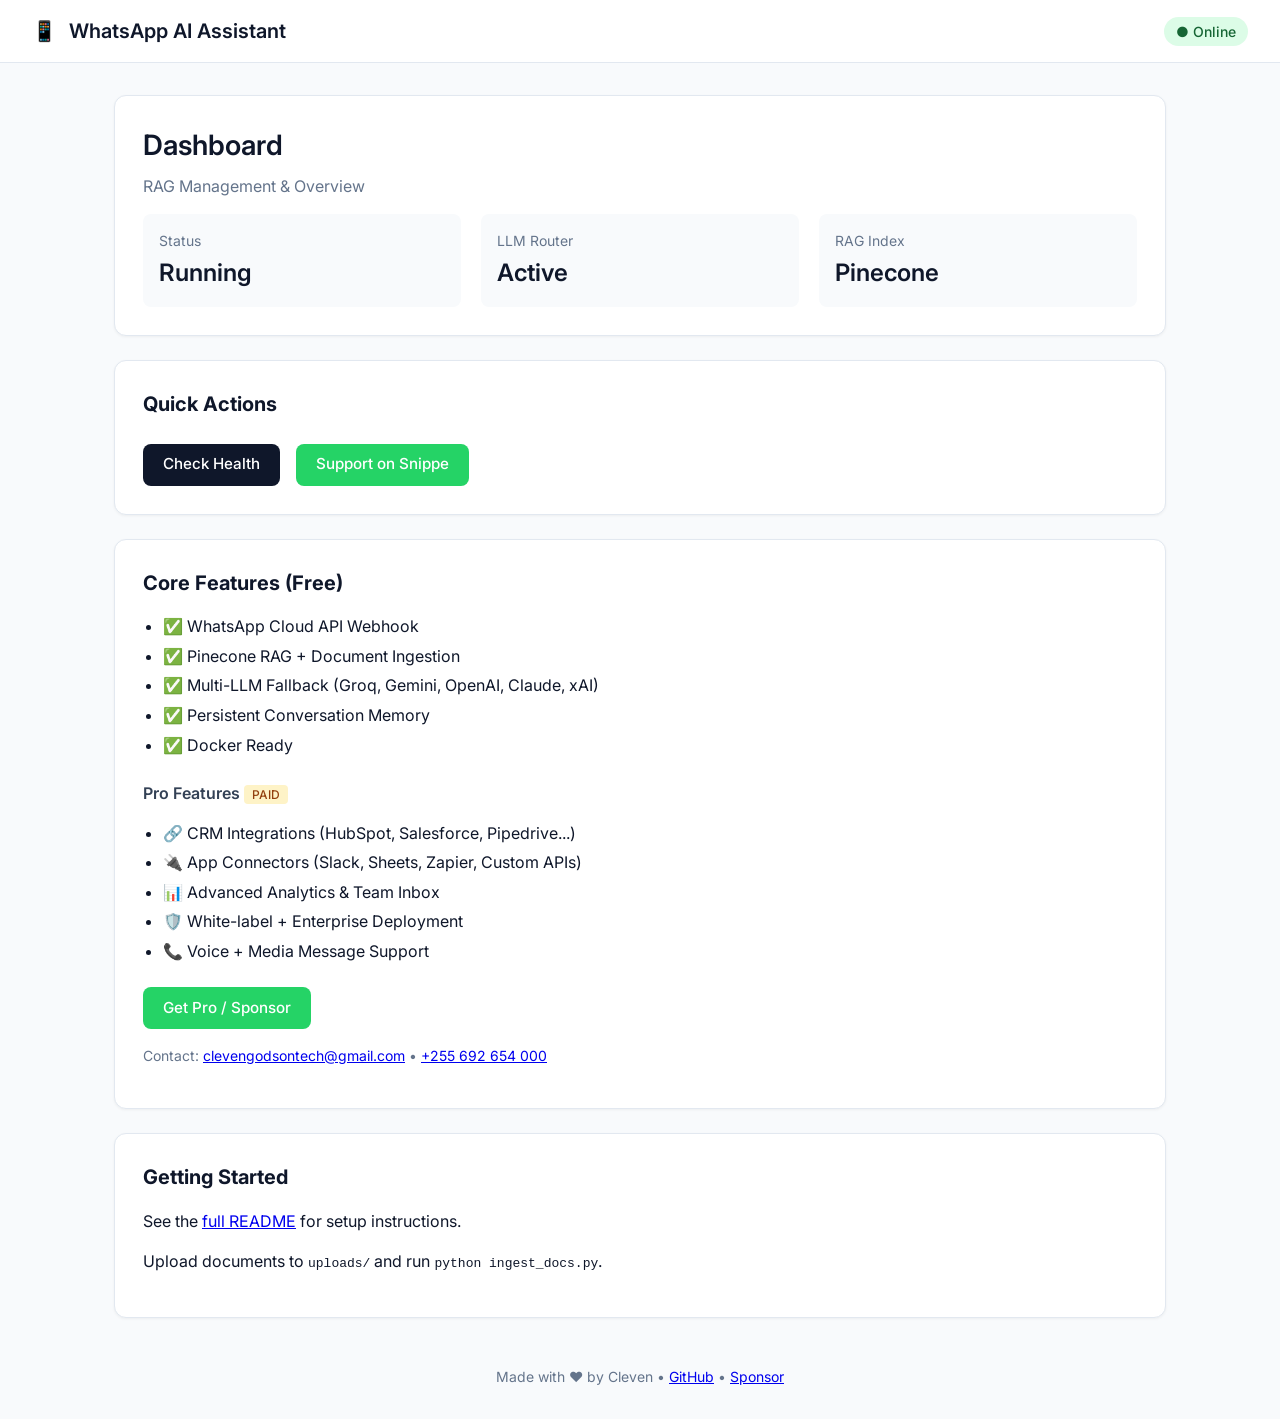
==== templates/dashboard.html @ 0312574c "feat: add beautiful dashboard.html template (free vs pro highlights + sponsor links)" ====
<!DOCTYPE html>
<html lang="en">
<head>
    <meta charset="UTF-8">
    <meta name="viewport" content="width=device-width, initial-scale=1.0">
    <title>WhatsApp AI Assistant • Dashboard</title>
    <style>
        @import url('https://fonts.googleapis.com/css2?family=Inter:wght@400;500;600&amp;family=Space+Grotesk:wght@500;600&amp;display=swap');
        
        :root {
            --primary: #25D366;
        }
        
        * { box-sizing: border-box; }
        
        body {
            font-family: 'Inter', system_ui, sans-serif;
            margin: 0;
            padding: 0;
            background: #f8fafc;
            color: #0f172a;
            line-height: 1.5;
        }
        
        .header {
            background: white;
            border-bottom: 1px solid #e2e8f0;
            padding: 1rem 2rem;
            display: flex;
            align-items: center;
            justify-content: space-between;
        }
        
        .logo {
            display: flex;
            align-items: center;
            gap: 0.75rem;
            font-weight: 600;
            font-size: 1.25rem;
        }
        
        .logo span {
            color: var(--primary);
        }
        
        .container {
            max-width: 1100px;
            margin: 2rem auto;
            padding: 0 1.5rem;
        }
        
        .card {
            background: white;
            border-radius: 12px;
            box-shadow: 0 1px 3px rgba(0,0,0,0.05);
            padding: 1.75rem;
            margin-bottom: 1.5rem;
            border: 1px solid #e2e8f0;
        }
        
        h1 { margin: 0 0 0.5rem; font-size: 1.75rem; font-weight: 600; }
        h2 { margin-top: 0; font-size: 1.25rem; }
        
        .status {
            display: inline-flex;
            align-items: center;
            gap: 0.5rem;
            background: #dcfce7;
            color: #166534;
            padding: 0.25rem 0.75rem;
            border-radius: 9999px;
            font-size: 0.875rem;
            font-weight: 500;
        }
        
        .grid {
            display: grid;
            grid-template-columns: repeat(auto-fit, minmax(260px, 1fr));
            gap: 1.25rem;
            margin-top: 1rem;
        }
        
        .metric {
            padding: 1rem;
            background: #f8fafc;
            border-radius: 8px;
        }
        
        .metric-label {
            font-size: 0.875rem;
            color: #64748b;
            margin-bottom: 0.25rem;
        }
        
        .metric-value {
            font-size: 1.5rem;
            font-weight: 600;
        }
        
        .section-title {
            font-size: 1rem;
            font-weight: 600;
            margin: 1.5rem 0 0.75rem;
            color: #334155;
        }
        
        ul {
            padding-left: 1.25rem;
        }
        
        li { margin-bottom: 0.35rem; }
        
        .footer {
            text-align: center;
            color: #64748b;
            font-size: 0.875rem;
            margin-top: 3rem;
            padding-bottom: 2rem;
        }
        
        .pro-badge {
            background: #fef3c7;
            color: #92400e;
            font-size: 0.75rem;
            padding: 2px 8px;
            border-radius: 4px;
            font-weight: 500;
        }
        
        .btn {
            display: inline-block;
            background: var(--primary);
            color: white;
            padding: 0.6rem 1.25rem;
            border-radius: 8px;
            text-decoration: none;
            font-weight: 500;
            font-size: 0.95rem;
            margin-top: 0.5rem;
        }
        
        .btn:hover {
            opacity: 0.9;
        }
    </style>
</head>
<body>
    <div class="header">
        <div class="logo">
            <span>📱</span> 
            WhatsApp AI Assistant
        </div>
        <div>
            <span class="status">● Online</span>
        </div>
    </div>

    <div class="container">
        <div class="card">
            <h1>Dashboard</h1>
            <p style="color:#64748b; margin:0;">RAG Management &amp; Overview</p>
            
            <div class="grid">
                <div class="metric">
                    <div class="metric-label">Status</div>
                    <div class="metric-value">Running</div>
                </div>
                <div class="metric">
                    <div class="metric-label">LLM Router</div>
                    <div class="metric-value">Active</div>
                </div>
                <div class="metric">
                    <div class="metric-label">RAG Index</div>
                    <div class="metric-value">Pinecone</div>
                </div>
            </div>
        </div>

        <div class="card">
            <h2>Quick Actions</h2>
            
            <div style="display:flex; gap:1rem; flex-wrap:wrap;">
                <a href="/health" class="btn" style="background:#0f172a;">Check Health</a>
                <a href="https://snippe.me/pay/support-cleven" class="btn">Support on Snippe</a>
            </div>
        </div>

        <div class="card">
            <h2>Core Features (Free)</h2>
            <ul>
                <li>✅ WhatsApp Cloud API Webhook</li>
                <li>✅ Pinecone RAG + Document Ingestion</li>
                <li>✅ Multi-LLM Fallback (Groq, Gemini, OpenAI, Claude, xAI)</li>
                <li>✅ Persistent Conversation Memory</li>
                <li>✅ Docker Ready</li>
            </ul>
            
            <h2 class="section-title">Pro Features <span class="pro-badge">PAID</span></h2>
            <ul>
                <li>🔗 CRM Integrations (HubSpot, Salesforce, Pipedrive...)</li>
                <li>🔌 App Connectors (Slack, Sheets, Zapier, Custom APIs)</li>
                <li>📊 Advanced Analytics &amp; Team Inbox</li>
                <li>🛡️ White-label + Enterprise Deployment</li>
                <li>📞 Voice + Media Message Support</li>
            </ul>
            <p style="margin-top:1rem;">
                <a href="https://snippe.me/pay/support-cleven" target="_blank" class="btn">Get Pro / Sponsor</a>
            </p>
            <p style="font-size:0.875rem; color:#64748b;">
                Contact: <a href="mailto:clevengodsontech@gmail.com">clevengodsontech@gmail.com</a> • 
                <a href="https://wa.me/255692654000">+255 692 654 000</a>
            </p>
        </div>

        <div class="card">
            <h2>Getting Started</h2>
            <p>See the <a href="https://github.com/cleven12/whatsapp-ai-assistant">full README</a> for setup instructions.</p>
            <p>Upload documents to <code>uploads/</code> and run <code>python ingest_docs.py</code>.</p>
        </div>
    </div>

    <div class="footer">
        Made with ❤️ by Cleven • 
        <a href="https://github.com/cleven12/whatsapp-ai-assistant">GitHub</a> • 
        <a href="https://snippe.me/pay/support-cleven">Sponsor</a>
    </div>
</body>
</html>
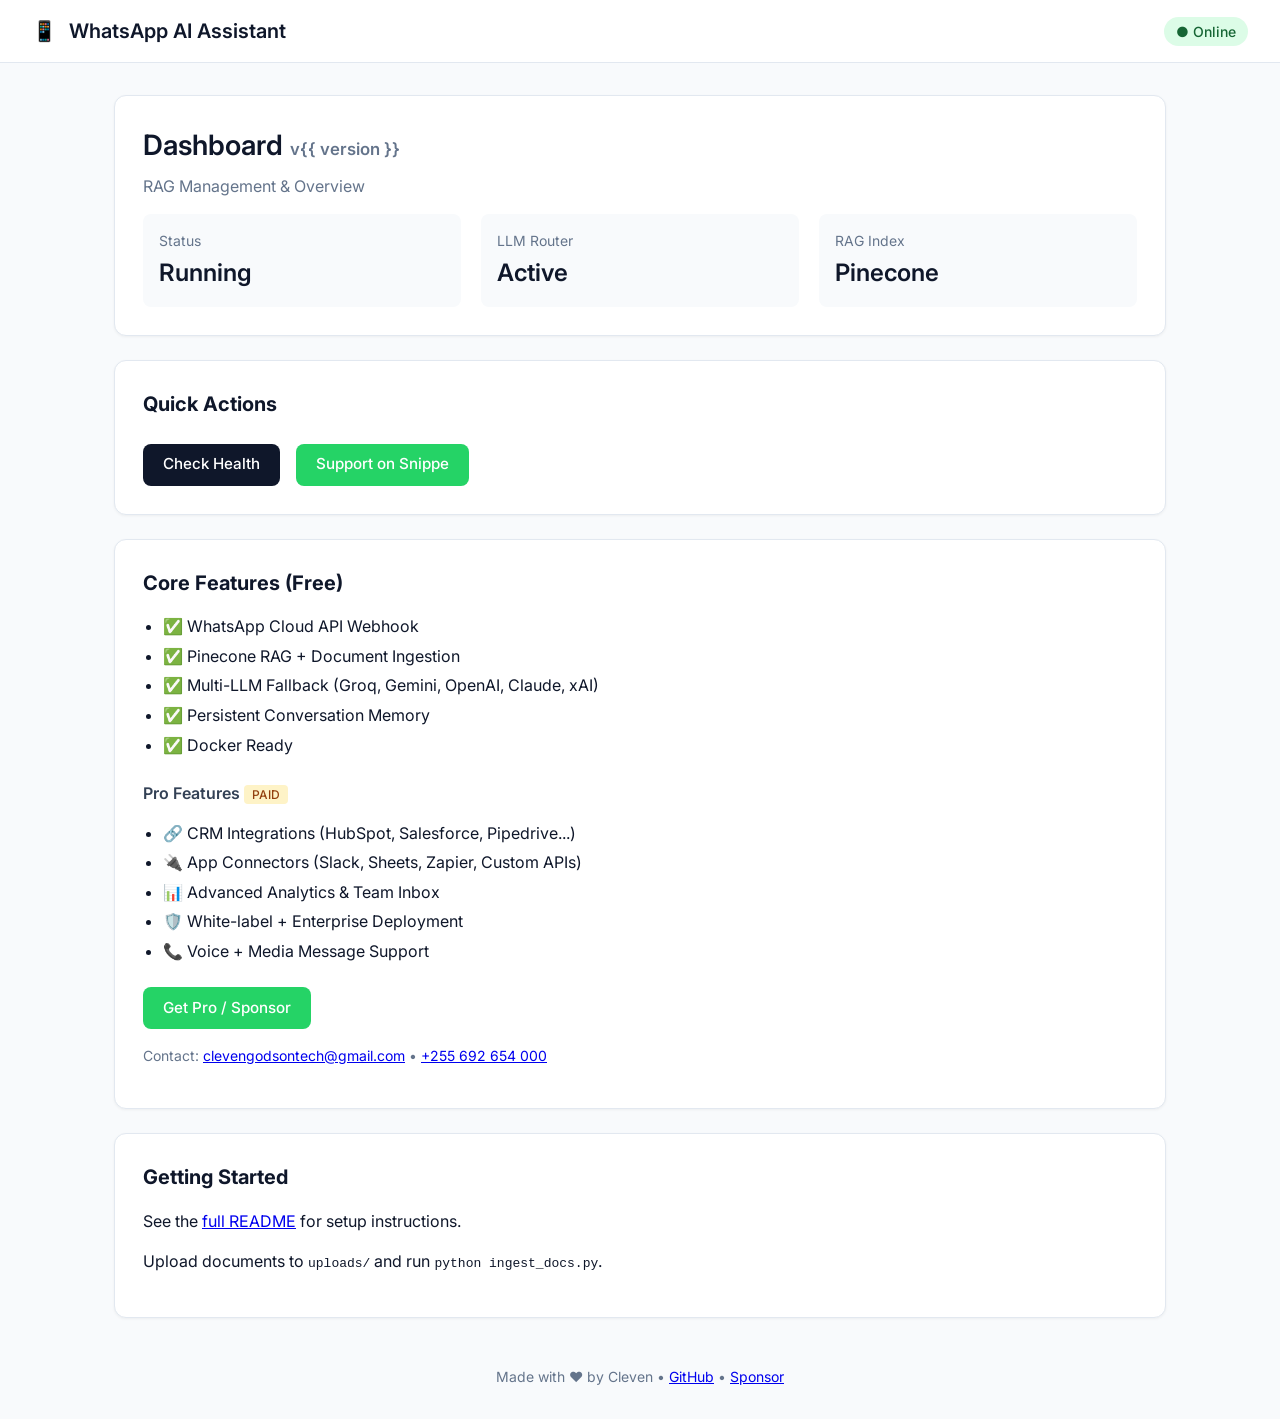
==== commit 6a6db2c5: "feat: display dynamic version in dashboard.html" ====
--- a/templates/dashboard.html
+++ b/templates/dashboard.html
@@ -157,7 +157,7 @@
 
     <div class="container">
         <div class="card">
-            <h1>Dashboard</h1>
+            <h1>Dashboard <small style="font-size:0.6em; color:#64748b;">v{{ version }}</small></h1>
             <p style="color:#64748b; margin:0;">RAG Management &amp; Overview</p>
             
             <div class="grid">
